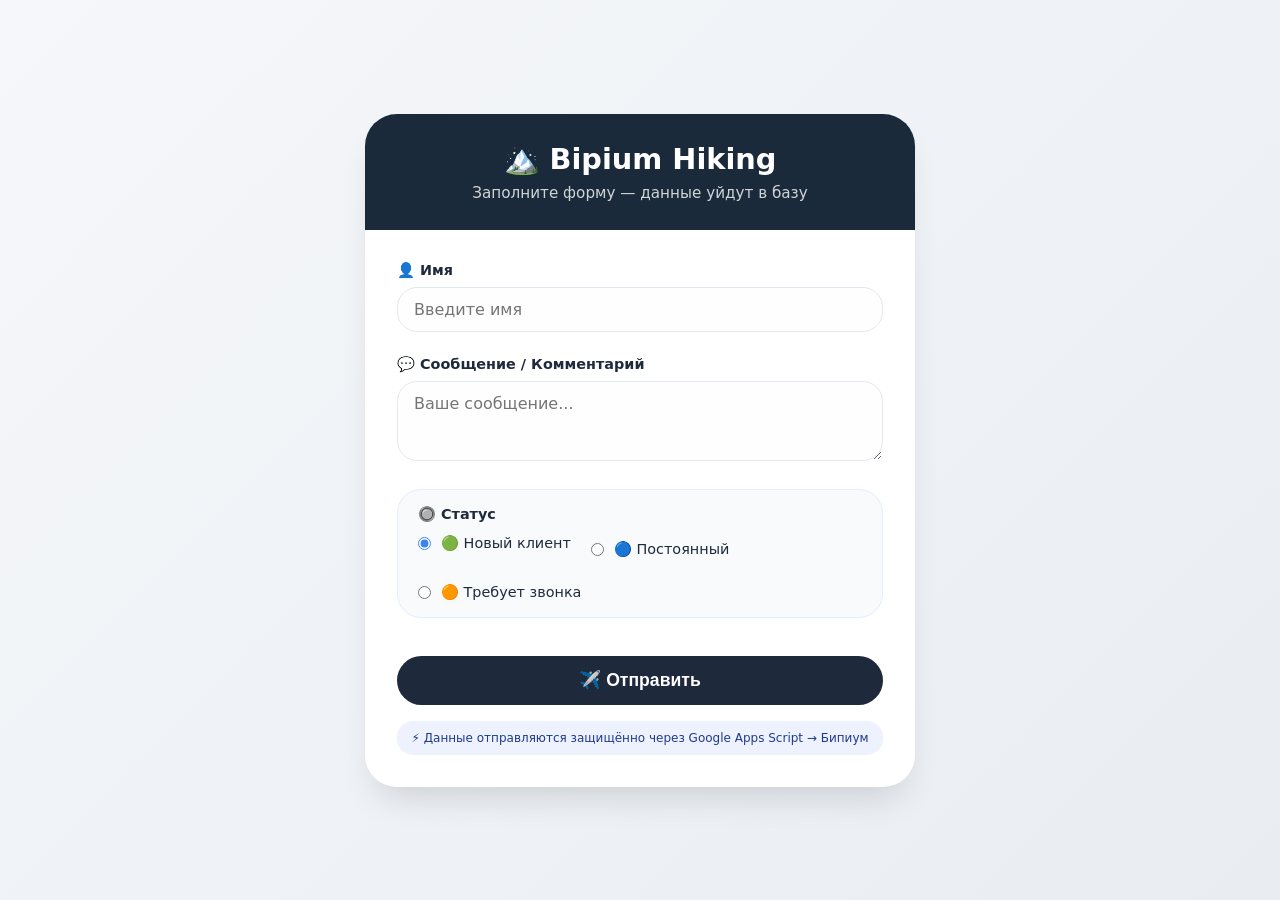
==== index.html @ 708a4815 "Update index.html" ====
<!DOCTYPE html>
<html lang="ru">
<head>
    <meta charset="UTF-8">
    <meta name="viewport" content="width=device-width, initial-scale=1.0, user-scalable=yes">
    <title>Отправка в Бипиум</title>
    <style>
        * {
            margin: 0;
            padding: 0;
            box-sizing: border-box;
        }

        body {
            font-family: system-ui, -apple-system, 'Segoe UI', Roboto, 'Helvetica Neue', sans-serif;
            background: linear-gradient(135deg, #f5f7fa 0%, #e9edf2 100%);
            min-height: 100vh;
            display: flex;
            justify-content: center;
            align-items: center;
            padding: 20px;
        }

        .card {
            max-width: 550px;
            width: 100%;
            background: white;
            border-radius: 32px;
            box-shadow: 0 20px 35px -12px rgba(0, 0, 0, 0.15);
            overflow: hidden;
        }

        .header {
            background: #1a2a3a;
            color: white;
            padding: 28px 32px;
            text-align: center;
        }

        .header h1 {
            font-size: 1.8rem;
            font-weight: 600;
        }

        .header p {
            margin-top: 8px;
            opacity: 0.8;
            font-size: 0.95rem;
        }

        .form-container {
            padding: 32px;
        }

        .field-group {
            margin-bottom: 24px;
        }

        label {
            display: block;
            font-weight: 600;
            margin-bottom: 8px;
            color: #1f2a3e;
            font-size: 0.9rem;
        }

        input, textarea {
            width: 100%;
            padding: 12px 16px;
            font-size: 1rem;
            border: 1.5px solid #e2e8f0;
            border-radius: 20px;
            background: #fefefe;
            transition: all 0.2s;
            font-family: inherit;
        }

        input:focus, textarea:focus {
            outline: none;
            border-color: #3b82f6;
            box-shadow: 0 0 0 3px rgba(59,130,246,0.2);
        }

        textarea {
            resize: vertical;
            min-height: 80px;
        }

        .status-group {
            background: #f8fafc;
            padding: 16px 20px;
            border-radius: 24px;
            margin-bottom: 28px;
            border: 1px solid #e2edff;
        }

        .status-group label:first-child {
            margin-bottom: 12px;
        }

        .status-option {
            display: flex;
            gap: 20px;
            flex-wrap: wrap;
        }

        .status-option label {
            font-weight: normal;
            margin-bottom: 0;
            cursor: pointer;
            display: flex;
            align-items: center;
            gap: 6px;
        }

        input[type="radio"] {
            width: auto;
            margin-right: 4px;
            accent-color: #3b82f6;
        }

        button {
            width: 100%;
            background: #1e293b;
            color: white;
            border: none;
            padding: 14px;
            font-size: 1.1rem;
            font-weight: 600;
            border-radius: 40px;
            cursor: pointer;
            transition: all 0.2s;
            margin-top: 10px;
        }

        button:hover {
            background: #0f172a;
            transform: scale(0.98);
        }

        button:disabled {
            opacity: 0.6;
            cursor: not-allowed;
        }

        .message {
            margin-top: 20px;
            padding: 12px;
            border-radius: 28px;
            text-align: center;
            font-size: 0.9rem;
            font-weight: 500;
        }

        .success {
            background: #dcfce7;
            color: #15803d;
            border-left: 4px solid #22c55e;
        }

        .error {
            background: #fee2e2;
            color: #b91c1c;
            border-left: 4px solid #ef4444;
        }

        .info {
            background: #eef2ff;
            color: #1e3a8a;
            font-size: 0.75rem;
            margin-top: 16px;
            text-align: center;
            padding: 10px;
            border-radius: 16px;
        }
    </style>
</head>
<body>
<div class="card">
    <div class="header">
        <h1>🏔️ Bipium Hiking</h1>
        <p>Заполните форму — данные уйдут в базу</p>
    </div>
    <div class="form-container">
        <div class="field-group">
            <label>👤 Имя</label>
            <input type="text" id="name" placeholder="Введите имя" required>
        </div>

        <div class="field-group">
            <label>💬 Сообщение / Комментарий</label>
            <textarea id="message" placeholder="Ваше сообщение..."></textarea>
        </div>

        <div class="status-group">
            <label>🔘 Статус</label>
            <div class="status-option">
                <label>
                    <input type="radio" name="status" value="Новый клиент" checked> 🟢 Новый клиент
                </label>
                <label>
                    <input type="radio" name="status" value="Постоянный"> 🔵 Постоянный
                </label>
                <label>
                    <input type="radio" name="status" value="Требует звонка"> 🟠 Требует звонка
                </label>
            </div>
        </div>

        <button type="button" id="submitBtn">✈️ Отправить</button>

        <div id="resultMessage" class="message" style="display: none;"></div>
        <div class="info">
            ⚡ Данные отправляются защищённо через Google Apps Script → Бипиум
        </div>
    </div>
</div>

<script>
    // ========== ВАШ URL ОТ GOOGLE APPS SCRIPT ==========
    const WEBHOOK_URL = "https://script.google.com/macros/s/AKfycbwlC_Dw08KQu7wKnl3so8G6E3Zd77MeSOX5ag3xpgWrak3iHxUpZbu8zCmMYoNqhFdm/exec";
    
    const submitBtn = document.getElementById("submitBtn");
    const resultDiv = document.getElementById("resultMessage");
    
    function showMessage(text, type) {
        resultDiv.style.display = "block";
        resultDiv.textContent = text;
        resultDiv.className = `message ${type}`;
        setTimeout(() => {
            resultDiv.style.display = "none";
        }, 5000);
    }
    
    async function sendToWebhook(payload) {
        try {
            const response = await fetch(WEBHOOK_URL, {
                method: "POST",
                mode: "no-cors",  // Важно! Обходит CORS
                headers: {
                    "Content-Type": "application/json",
                },
                body: JSON.stringify(payload),
            });
            
            // При mode: "no-cors" мы не можем прочитать ответ
            // Поэтому просто показываем успех
            showMessage("✅ Отправлено! Данные переданы в систему.", "success");
            return true;
            
        } catch (error) {
            console.error("Ошибка:", error);
            showMessage("⚠️ Ошибка при отправке. Попробуйте ещё раз.", "error");
            return false;
        }
    }
    
    submitBtn.addEventListener("click", async () => {
        const name = document.getElementById("name").value.trim();
        const messageText = document.getElementById("message").value.trim();
        
        let selectedStatus = "";
        const radioStatus = document.querySelectorAll('input[name="status"]');
        for (const radio of radioStatus) {
            if (radio.checked) {
                selectedStatus = radio.value;
                break;
            }
        }
        
        if (!name) {
            showMessage("Пожалуйста, введите имя", "error");
            return;
        }
        
        const payload = {
            timestamp: new Date().toISOString(),
            name: name,
            message: messageText || "(пусто)",
            status: selectedStatus,
        };
        
        const originalText = submitBtn.innerHTML;
        submitBtn.innerHTML = "⏳ Отправка...";
        submitBtn.disabled = true;
        
        await sendToWebhook(payload);
        
        submitBtn.innerHTML = originalText;
        submitBtn.disabled = false;
        
        // Очищаем поля (опционально)
        document.getElementById("name").value = "";
        document.getElementById("message").value = "";
    });
</script>
</body>
</html>
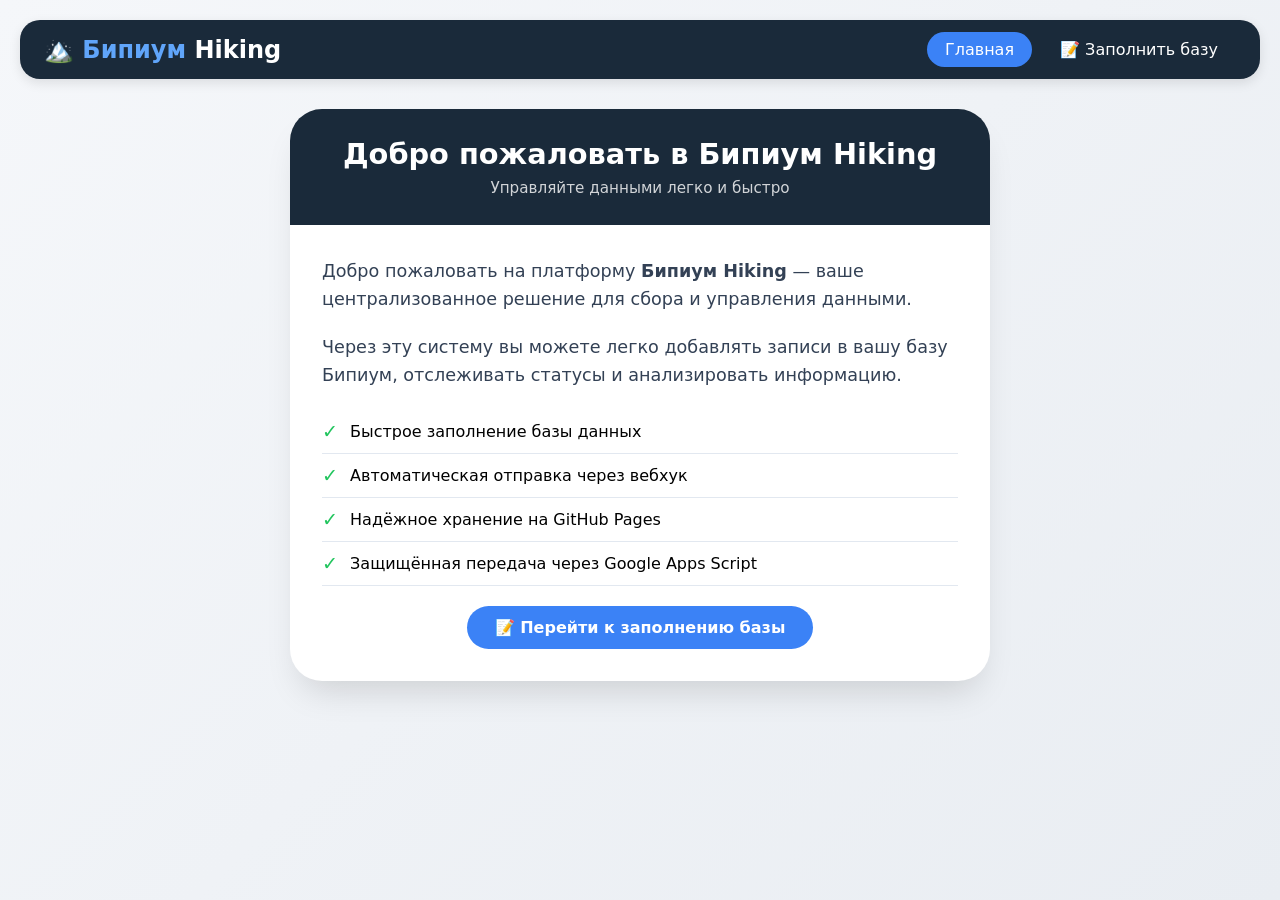
==== commit a7647c1e: "Create index.html" ====
--- a/index.html
+++ b/index.html
@@ -1,298 +1,46 @@
-<!DOCTYPE html>
-<html lang="ru">
-<head>
-    <meta charset="UTF-8">
-    <meta name="viewport" content="width=device-width, initial-scale=1.0, user-scalable=yes">
-    <title>Отправка в Бипиум</title>
-    <style>
-        * {
-            margin: 0;
-            padding: 0;
-            box-sizing: border-box;
-        }
-
-        body {
-            font-family: system-ui, -apple-system, 'Segoe UI', Roboto, 'Helvetica Neue', sans-serif;
-            background: linear-gradient(135deg, #f5f7fa 0%, #e9edf2 100%);
-            min-height: 100vh;
-            display: flex;
-            justify-content: center;
-            align-items: center;
-            padding: 20px;
-        }
-
-        .card {
-            max-width: 550px;
-            width: 100%;
-            background: white;
-            border-radius: 32px;
-            box-shadow: 0 20px 35px -12px rgba(0, 0, 0, 0.15);
-            overflow: hidden;
-        }
-
-        .header {
-            background: #1a2a3a;
-            color: white;
-            padding: 28px 32px;
-            text-align: center;
-        }
-
-        .header h1 {
-            font-size: 1.8rem;
-            font-weight: 600;
-        }
-
-        .header p {
-            margin-top: 8px;
-            opacity: 0.8;
-            font-size: 0.95rem;
-        }
-
-        .form-container {
-            padding: 32px;
-        }
-
-        .field-group {
-            margin-bottom: 24px;
-        }
-
-        label {
-            display: block;
-            font-weight: 600;
-            margin-bottom: 8px;
-            color: #1f2a3e;
-            font-size: 0.9rem;
-        }
-
-        input, textarea {
-            width: 100%;
-            padding: 12px 16px;
-            font-size: 1rem;
-            border: 1.5px solid #e2e8f0;
-            border-radius: 20px;
-            background: #fefefe;
-            transition: all 0.2s;
-            font-family: inherit;
-        }
-
-        input:focus, textarea:focus {
-            outline: none;
-            border-color: #3b82f6;
-            box-shadow: 0 0 0 3px rgba(59,130,246,0.2);
-        }
-
-        textarea {
-            resize: vertical;
-            min-height: 80px;
-        }
-
-        .status-group {
-            background: #f8fafc;
-            padding: 16px 20px;
-            border-radius: 24px;
-            margin-bottom: 28px;
-            border: 1px solid #e2edff;
-        }
-
-        .status-group label:first-child {
-            margin-bottom: 12px;
-        }
-
-        .status-option {
-            display: flex;
-            gap: 20px;
-            flex-wrap: wrap;
-        }
-
-        .status-option label {
-            font-weight: normal;
-            margin-bottom: 0;
-            cursor: pointer;
-            display: flex;
-            align-items: center;
-            gap: 6px;
-        }
-
-        input[type="radio"] {
-            width: auto;
-            margin-right: 4px;
-            accent-color: #3b82f6;
-        }
-
-        button {
-            width: 100%;
-            background: #1e293b;
-            color: white;
-            border: none;
-            padding: 14px;
-            font-size: 1.1rem;
-            font-weight: 600;
-            border-radius: 40px;
-            cursor: pointer;
-            transition: all 0.2s;
-            margin-top: 10px;
-        }
-
-        button:hover {
-            background: #0f172a;
-            transform: scale(0.98);
-        }
-
-        button:disabled {
-            opacity: 0.6;
-            cursor: not-allowed;
-        }
-
-        .message {
-            margin-top: 20px;
-            padding: 12px;
-            border-radius: 28px;
-            text-align: center;
-            font-size: 0.9rem;
-            font-weight: 500;
-        }
-
-        .success {
-            background: #dcfce7;
-            color: #15803d;
-            border-left: 4px solid #22c55e;
-        }
-
-        .error {
-            background: #fee2e2;
-            color: #b91c1c;
-            border-left: 4px solid #ef4444;
-        }
-
-        .info {
-            background: #eef2ff;
-            color: #1e3a8a;
-            font-size: 0.75rem;
-            margin-top: 16px;
-            text-align: center;
-            padding: 10px;
-            border-radius: 16px;
-        }
-    </style>
-</head>
-<body>
-<div class="card">
-    <div class="header">
-        <h1>🏔️ Bipium Hiking</h1>
-        <p>Заполните форму — данные уйдут в базу</p>
-    </div>
-    <div class="form-container">
-        <div class="field-group">
-            <label>👤 Имя</label>
-            <input type="text" id="name" placeholder="Введите имя" required>
-        </div>
-
-        <div class="field-group">
-            <label>💬 Сообщение / Комментарий</label>
-            <textarea id="message" placeholder="Ваше сообщение..."></textarea>
-        </div>
-
-        <div class="status-group">
-            <label>🔘 Статус</label>
-            <div class="status-option">
-                <label>
-                    <input type="radio" name="status" value="Новый клиент" checked> 🟢 Новый клиент
-                </label>
-                <label>
-                    <input type="radio" name="status" value="Постоянный"> 🔵 Постоянный
-                </label>
-                <label>
-                    <input type="radio" name="status" value="Требует звонка"> 🟠 Требует звонка
-                </label>
-            </div>
-        </div>
-
-        <button type="button" id="submitBtn">✈️ Отправить</button>
-
-        <div id="resultMessage" class="message" style="display: none;"></div>
-        <div class="info">
-            ⚡ Данные отправляются защищённо через Google Apps Script → Бипиум
-        </div>
-    </div>
-</div>
-
-<script>
-    // ========== ВАШ URL ОТ GOOGLE APPS SCRIPT ==========
-    const WEBHOOK_URL = "https://script.google.com/macros/s/AKfycbwlC_Dw08KQu7wKnl3so8G6E3Zd77MeSOX5ag3xpgWrak3iHxUpZbu8zCmMYoNqhFdm/exec";
-    
-    const submitBtn = document.getElementById("submitBtn");
-    const resultDiv = document.getElementById("resultMessage");
-    
-    function showMessage(text, type) {
-        resultDiv.style.display = "block";
-        resultDiv.textContent = text;
-        resultDiv.className = `message ${type}`;
-        setTimeout(() => {
-            resultDiv.style.display = "none";
-        }, 5000);
-    }
-    
-    async function sendToWebhook(payload) {
-        try {
-            const response = await fetch(WEBHOOK_URL, {
-                method: "POST",
-                mode: "no-cors",  // Важно! Обходит CORS
-                headers: {
-                    "Content-Type": "application/json",
-                },
-                body: JSON.stringify(payload),
-            });
-            
-            // При mode: "no-cors" мы не можем прочитать ответ
-            // Поэтому просто показываем успех
-            showMessage("✅ Отправлено! Данные переданы в систему.", "success");
-            return true;
-            
-        } catch (error) {
-            console.error("Ошибка:", error);
-            showMessage("⚠️ Ошибка при отправке. Попробуйте ещё раз.", "error");
-            return false;
-        }
-    }
-    
-    submitBtn.addEventListener("click", async () => {
-        const name = document.getElementById("name").value.trim();
-        const messageText = document.getElementById("message").value.trim();
-        
-        let selectedStatus = "";
-        const radioStatus = document.querySelectorAll('input[name="status"]');
-        for (const radio of radioStatus) {
-            if (radio.checked) {
-                selectedStatus = radio.value;
-                break;
-            }
-        }
-        
-        if (!name) {
-            showMessage("Пожалуйста, введите имя", "error");
-            return;
-        }
-        
-        const payload = {
-            timestamp: new Date().toISOString(),
-            name: name,
-            message: messageText || "(пусто)",
-            status: selectedStatus,
-        };
-        
-        const originalText = submitBtn.innerHTML;
-        submitBtn.innerHTML = "⏳ Отправка...";
-        submitBtn.disabled = true;
-        
-        await sendToWebhook(payload);
-        
-        submitBtn.innerHTML = originalText;
-        submitBtn.disabled = false;
-        
-        // Очищаем поля (опционально)
-        document.getElementById("name").value = "";
-        document.getElementById("message").value = "";
-    });
-</script>
-</body>
-</html>
+<!DOCTYPE html>
+<html lang="ru">
+<head>
+    <meta charset="UTF-8">
+    <meta name="viewport" content="width=device-width, initial-scale=1.0, user-scalable=yes">
+    <title>Бипиум Hiking — Главная</title>
+    <link rel="stylesheet" href="style.css">
+</head>
+<body>
+
+    <div class="header-nav">
+        <a href="index.html" class="logo">🏔️ <span>Бипиум</span> Hiking</a>
+        <div class="nav-links">
+            <a href="index.html" class="active">Главная</a>
+            <a href="bipium_hiking.html">📝 Заполнить базу</a>
+        </div>
+    </div>
+
+    <div class="container">
+        <div class="page-header">
+            <h1>Добро пожаловать в Бипиум Hiking</h1>
+            <p>Управляйте данными легко и быстро</p>
+        </div>
+        <div class="content">
+            <p class="welcome-text">
+                Добро пожаловать на платформу <strong>Бипиум Hiking</strong> — ваше централизованное решение для сбора и управления данными.
+            </p>
+            <p class="welcome-text">
+                Через эту систему вы можете легко добавлять записи в вашу базу Бипиум, отслеживать статусы и анализировать информацию.
+            </p>
+            
+            <ul class="feature-list">
+                <li>Быстрое заполнение базы данных</li>
+                <li>Автоматическая отправка через вебхук</li>
+                <li>Надёжное хранение на GitHub Pages</li>
+                <li>Защищённая передача через Google Apps Script</li>
+            </ul>
+            
+            <div style="text-align: center;">
+                <a href="bipium_hiking.html" class="button-link">📝 Перейти к заполнению базы</a>
+            </div>
+        </div>
+    </div>
+
+</body>
+</html>
--- a/style.css
+++ b/style.css
@@ -0,0 +1,281 @@
+/* style.css - общие стили для всего сайта */
+
+* {
+    margin: 0;
+    padding: 0;
+    box-sizing: border-box;
+}
+
+body {
+    font-family: system-ui, -apple-system, 'Segoe UI', Roboto, 'Helvetica Neue', sans-serif;
+    background: linear-gradient(135deg, #f5f7fa 0%, #e9edf2 100%);
+    min-height: 100vh;
+    padding: 20px;
+}
+
+/* Шапка с навигацией */
+.header-nav {
+    background: #1a2a3a;
+    border-radius: 20px;
+    padding: 12px 24px;
+    margin-bottom: 30px;
+    display: flex;
+    justify-content: space-between;
+    align-items: center;
+    flex-wrap: wrap;
+    gap: 15px;
+    box-shadow: 0 4px 12px rgba(0,0,0,0.1);
+}
+
+.logo {
+    color: white;
+    font-size: 1.5rem;
+    font-weight: bold;
+    text-decoration: none;
+}
+
+.logo span {
+    color: #60a5fa;
+}
+
+.nav-links {
+    display: flex;
+    gap: 10px;
+    flex-wrap: wrap;
+}
+
+.nav-links a {
+    color: white;
+    text-decoration: none;
+    padding: 8px 18px;
+    border-radius: 30px;
+    transition: all 0.2s;
+    font-weight: 500;
+}
+
+.nav-links a:hover {
+    background: #2d4a6e;
+    transform: translateY(-2px);
+}
+
+.nav-links a.active {
+    background: #3b82f6;
+}
+
+/* Контейнер для контента */
+.container {
+    max-width: 700px;
+    margin: 0 auto;
+    background: white;
+    border-radius: 32px;
+    box-shadow: 0 20px 35px -12px rgba(0, 0, 0, 0.15);
+    overflow: hidden;
+}
+
+/* Заголовок страницы */
+.page-header {
+    background: #1a2a3a;
+    color: white;
+    padding: 28px 32px;
+    text-align: center;
+}
+
+.page-header h1 {
+    font-size: 1.8rem;
+    font-weight: 600;
+}
+
+.page-header p {
+    margin-top: 8px;
+    opacity: 0.8;
+    font-size: 0.95rem;
+}
+
+/* Контентная часть */
+.content {
+    padding: 32px;
+}
+
+/* Стили для формы */
+.field-group {
+    margin-bottom: 24px;
+}
+
+label {
+    display: block;
+    font-weight: 600;
+    margin-bottom: 8px;
+    color: #1f2a3e;
+    font-size: 0.9rem;
+}
+
+input, textarea {
+    width: 100%;
+    padding: 12px 16px;
+    font-size: 1rem;
+    border: 1.5px solid #e2e8f0;
+    border-radius: 20px;
+    background: #fefefe;
+    transition: all 0.2s;
+    font-family: inherit;
+}
+
+input:focus, textarea:focus {
+    outline: none;
+    border-color: #3b82f6;
+    box-shadow: 0 0 0 3px rgba(59,130,246,0.2);
+}
+
+textarea {
+    resize: vertical;
+    min-height: 80px;
+}
+
+.status-group {
+    background: #f8fafc;
+    padding: 16px 20px;
+    border-radius: 24px;
+    margin-bottom: 28px;
+    border: 1px solid #e2edff;
+}
+
+.status-group label:first-child {
+    margin-bottom: 12px;
+}
+
+.status-option {
+    display: flex;
+    gap: 20px;
+    flex-wrap: wrap;
+}
+
+.status-option label {
+    font-weight: normal;
+    margin-bottom: 0;
+    cursor: pointer;
+    display: flex;
+    align-items: center;
+    gap: 6px;
+}
+
+input[type="radio"] {
+    width: auto;
+    margin-right: 4px;
+    accent-color: #3b82f6;
+}
+
+button {
+    width: 100%;
+    background: #1e293b;
+    color: white;
+    border: none;
+    padding: 14px;
+    font-size: 1.1rem;
+    font-weight: 600;
+    border-radius: 40px;
+    cursor: pointer;
+    transition: all 0.2s;
+    margin-top: 10px;
+}
+
+button:hover {
+    background: #0f172a;
+    transform: scale(0.98);
+}
+
+button:disabled {
+    opacity: 0.6;
+    cursor: not-allowed;
+}
+
+.message {
+    margin-top: 20px;
+    padding: 12px;
+    border-radius: 28px;
+    text-align: center;
+    font-size: 0.9rem;
+    font-weight: 500;
+}
+
+.success {
+    background: #dcfce7;
+    color: #15803d;
+    border-left: 4px solid #22c55e;
+}
+
+.error {
+    background: #fee2e2;
+    color: #b91c1c;
+    border-left: 4px solid #ef4444;
+}
+
+.info {
+    background: #eef2ff;
+    color: #1e3a8a;
+    font-size: 0.75rem;
+    margin-top: 16px;
+    text-align: center;
+    padding: 10px;
+    border-radius: 16px;
+}
+
+/* Стили для главной страницы */
+.welcome-text {
+    font-size: 1.1rem;
+    line-height: 1.6;
+    color: #334155;
+    margin-bottom: 20px;
+}
+
+.feature-list {
+    list-style: none;
+    margin-top: 20px;
+}
+
+.feature-list li {
+    padding: 10px 0;
+    border-bottom: 1px solid #e2e8f0;
+    display: flex;
+    align-items: center;
+    gap: 12px;
+}
+
+.feature-list li:before {
+    content: "✓";
+    color: #22c55e;
+    font-weight: bold;
+    font-size: 1.2rem;
+}
+
+.button-link {
+    display: inline-block;
+    background: #3b82f6;
+    color: white;
+    text-decoration: none;
+    padding: 12px 28px;
+    border-radius: 40px;
+    font-weight: 600;
+    margin-top: 20px;
+    transition: all 0.2s;
+}
+
+.button-link:hover {
+    background: #2563eb;
+    transform: translateY(-2px);
+}
+
+/* Адаптивность */
+@media (max-width: 600px) {
+    .header-nav {
+        flex-direction: column;
+        text-align: center;
+    }
+    
+    .content {
+        padding: 24px;
+    }
+    
+    .page-header h1 {
+        font-size: 1.5rem;
+    }
+}
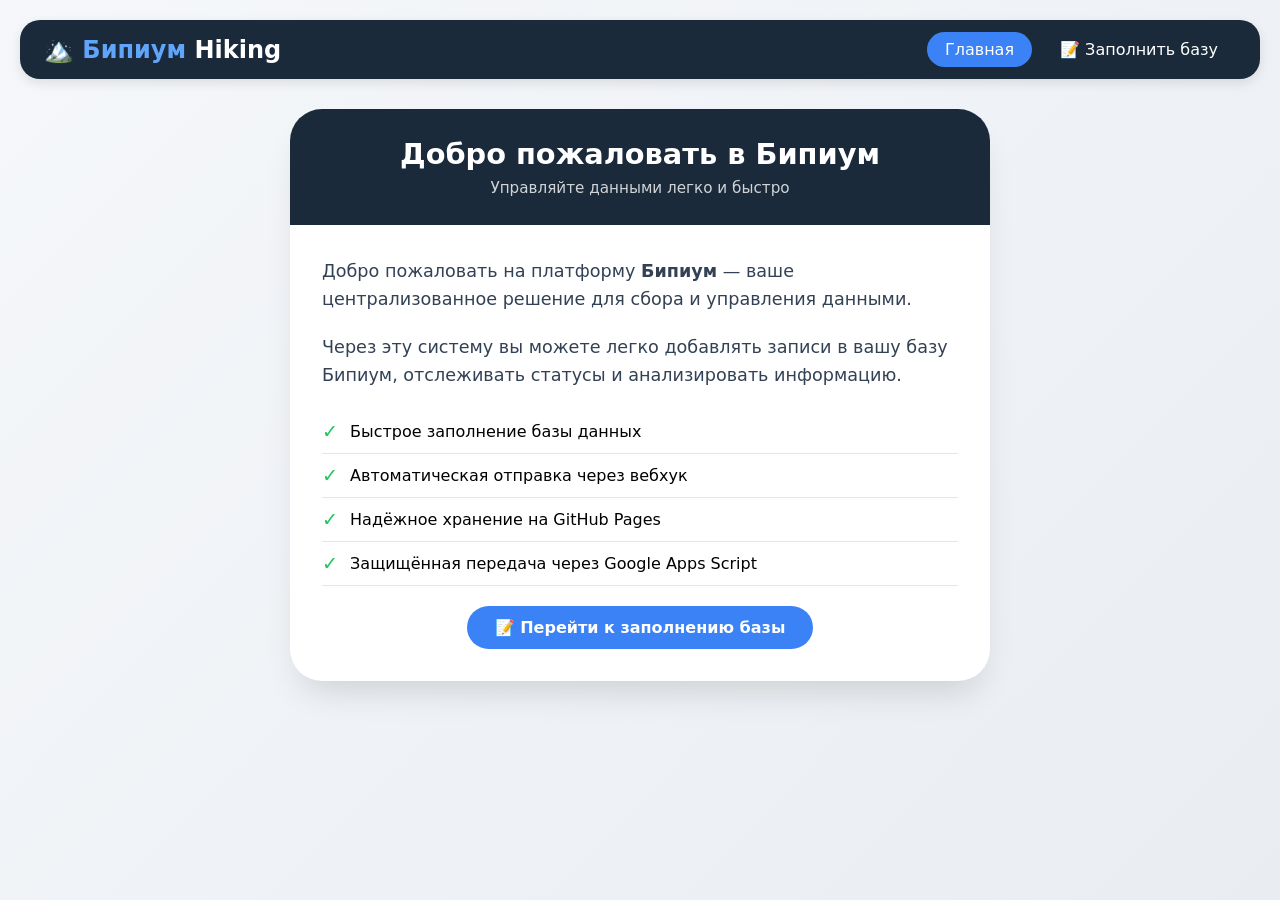
==== commit aa465a0a: "Update index.html" ====
--- a/index.html
+++ b/index.html
@@ -1,9 +1,9 @@
-<!DOCTYPE html>
+<!DOCTYPE html> 
 <html lang="ru">
 <head>
     <meta charset="UTF-8">
     <meta name="viewport" content="width=device-width, initial-scale=1.0, user-scalable=yes">
-    <title>Бипиум Hiking — Главная</title>
+    <title>Бипиум — Главная</title>
     <link rel="stylesheet" href="style.css">
 </head>
 <body>
@@ -18,12 +18,12 @@
 
     <div class="container">
         <div class="page-header">
-            <h1>Добро пожаловать в Бипиум Hiking</h1>
+            <h1>Добро пожаловать в Бипиум</h1>
             <p>Управляйте данными легко и быстро</p>
         </div>
         <div class="content">
             <p class="welcome-text">
-                Добро пожаловать на платформу <strong>Бипиум Hiking</strong> — ваше централизованное решение для сбора и управления данными.
+                Добро пожаловать на платформу <strong>Бипиум</strong> — ваше централизованное решение для сбора и управления данными.
             </p>
             <p class="welcome-text">
                 Через эту систему вы можете легко добавлять записи в вашу базу Бипиум, отслеживать статусы и анализировать информацию.
--- a/style.css
+++ b/style.css
@@ -1,4 +1,4 @@
-/* style.css - общие стили для всего сайта */
+/* style.css - общие стили для всего сайта */ 
 
 * {
     margin: 0;
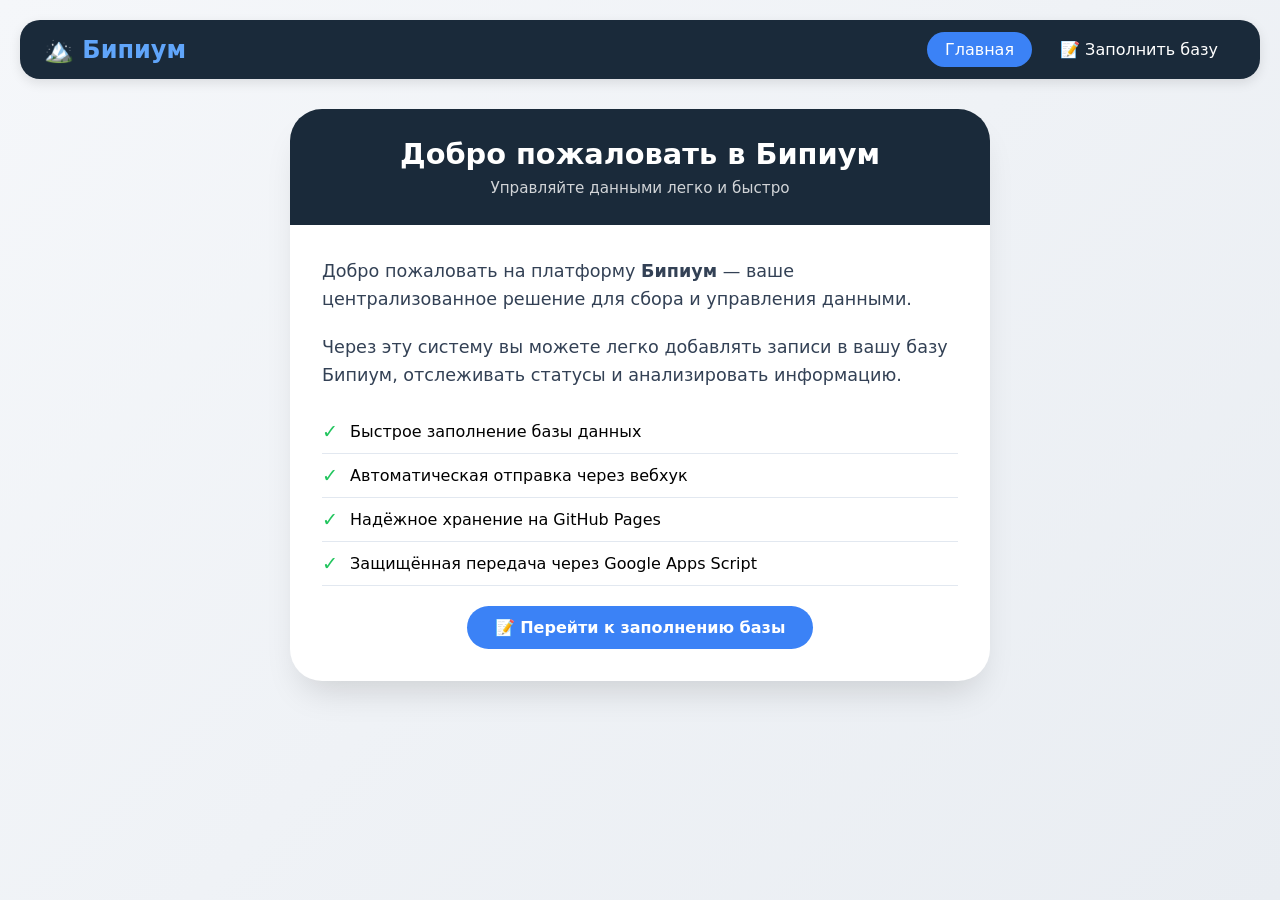
==== commit c2e6c10e: "Update index.html" ====
--- a/index.html
+++ b/index.html
@@ -9,7 +9,7 @@
 <body>
 
     <div class="header-nav">
-        <a href="index.html" class="logo">🏔️ <span>Бипиум</span> Hiking</a>
+        <a href="index.html" class="logo">🏔️ <span>Бипиум</span></a>
         <div class="nav-links">
             <a href="index.html" class="active">Главная</a>
             <a href="bipium_hiking.html">📝 Заполнить базу</a>
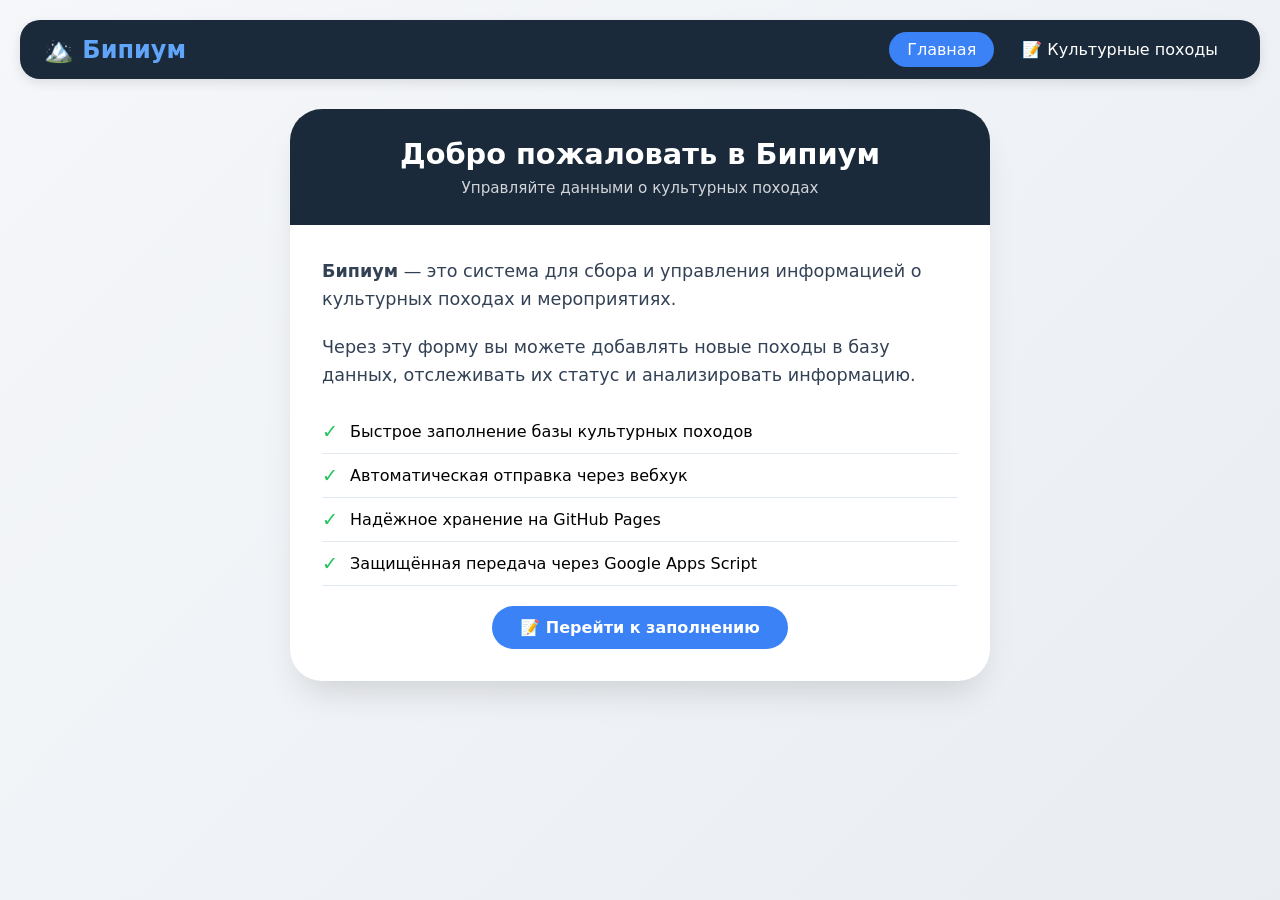
==== commit 606efa51: "Update index.html" ====
--- a/index.html
+++ b/index.html
@@ -1,4 +1,4 @@
-<!DOCTYPE html> 
+<!DOCTYPE html>
 <html lang="ru">
 <head>
     <meta charset="UTF-8">
@@ -12,32 +12,32 @@
         <a href="index.html" class="logo">🏔️ <span>Бипиум</span></a>
         <div class="nav-links">
             <a href="index.html" class="active">Главная</a>
-            <a href="bipium_hiking.html">📝 Заполнить базу</a>
+            <a href="bipium_hiking.html">📝 Культурные походы</a>
         </div>
     </div>
 
     <div class="container">
         <div class="page-header">
             <h1>Добро пожаловать в Бипиум</h1>
-            <p>Управляйте данными легко и быстро</p>
+            <p>Управляйте данными о культурных походах</p>
         </div>
         <div class="content">
             <p class="welcome-text">
-                Добро пожаловать на платформу <strong>Бипиум</strong> — ваше централизованное решение для сбора и управления данными.
+                <strong>Бипиум</strong> — это система для сбора и управления информацией о культурных походах и мероприятиях.
             </p>
             <p class="welcome-text">
-                Через эту систему вы можете легко добавлять записи в вашу базу Бипиум, отслеживать статусы и анализировать информацию.
+                Через эту форму вы можете добавлять новые походы в базу данных, отслеживать их статус и анализировать информацию.
             </p>
             
             <ul class="feature-list">
-                <li>Быстрое заполнение базы данных</li>
+                <li>Быстрое заполнение базы культурных походов</li>
                 <li>Автоматическая отправка через вебхук</li>
                 <li>Надёжное хранение на GitHub Pages</li>
                 <li>Защищённая передача через Google Apps Script</li>
             </ul>
             
             <div style="text-align: center;">
-                <a href="bipium_hiking.html" class="button-link">📝 Перейти к заполнению базы</a>
+                <a href="bipium_hiking.html" class="button-link">📝 Перейти к заполнению</a>
             </div>
         </div>
     </div>
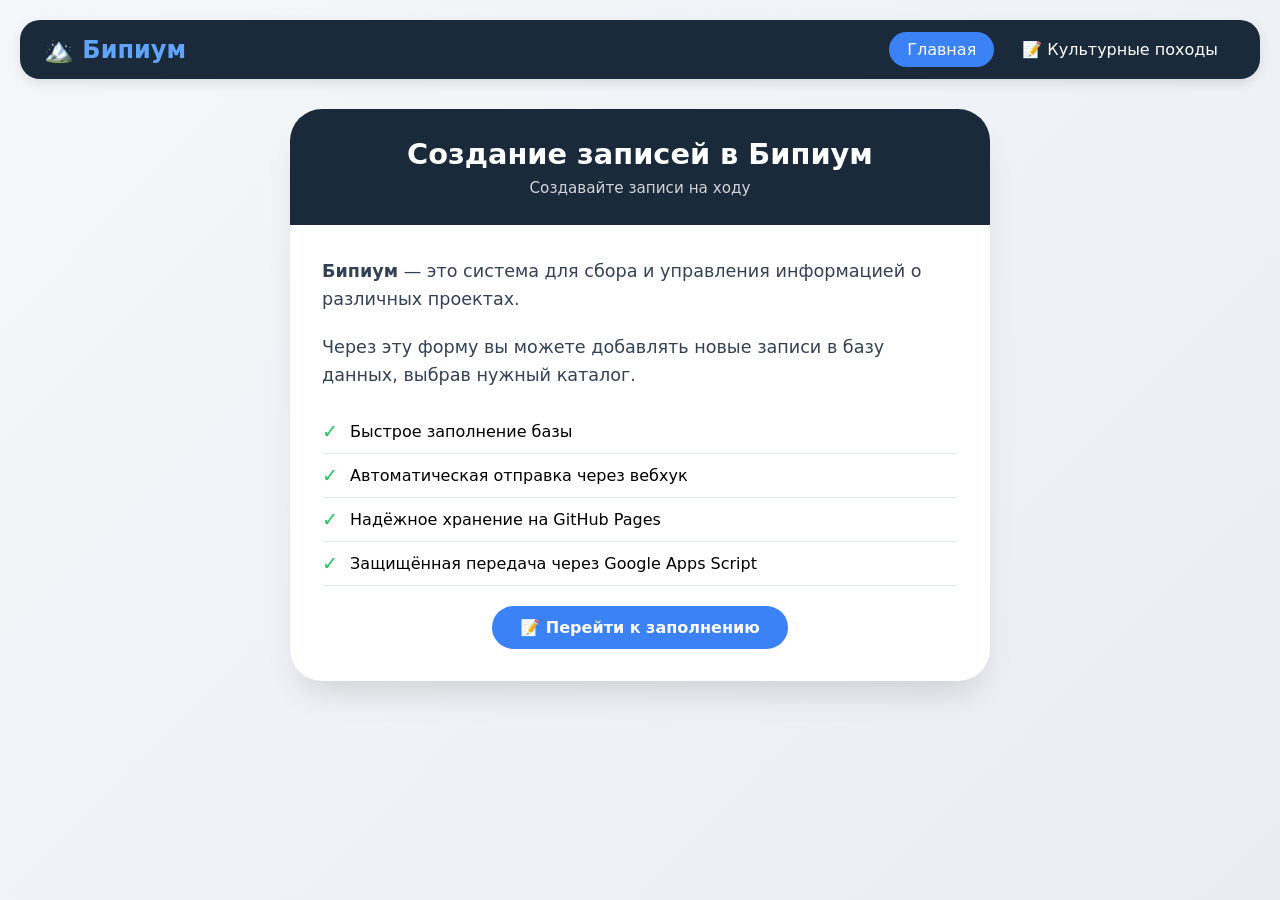
==== commit 835cc182: "Update index.html" ====
--- a/index.html
+++ b/index.html
@@ -18,19 +18,19 @@
 
     <div class="container">
         <div class="page-header">
-            <h1>Добро пожаловать в Бипиум</h1>
-            <p>Управляйте данными о культурных походах</p>
+            <h1>Создание записей в Бипиум</h1>
+            <p>Создавайте записи на ходу</p>
         </div>
         <div class="content">
             <p class="welcome-text">
-                <strong>Бипиум</strong> — это система для сбора и управления информацией о культурных походах и мероприятиях.
+                <strong>Бипиум</strong> — это система для сбора и управления информацией о различных проектах.
             </p>
             <p class="welcome-text">
-                Через эту форму вы можете добавлять новые походы в базу данных, отслеживать их статус и анализировать информацию.
+                Через эту форму вы можете добавлять новые записи в базу данных, выбрав нужный каталог.
             </p>
             
             <ul class="feature-list">
-                <li>Быстрое заполнение базы культурных походов</li>
+                <li>Быстрое заполнение базы</li>
                 <li>Автоматическая отправка через вебхук</li>
                 <li>Надёжное хранение на GitHub Pages</li>
                 <li>Защищённая передача через Google Apps Script</li>
--- a/style.css
+++ b/style.css
@@ -131,31 +131,61 @@
     min-height: 80px;
 }
 
+/* Улучшенные стили для статусов */
 .status-group {
     background: #f8fafc;
-    padding: 16px 20px;
+    padding: 20px 24px;
     border-radius: 24px;
     margin-bottom: 28px;
     border: 1px solid #e2edff;
 }
 
-.status-group label:first-child {
-    margin-bottom: 12px;
+.status-group > label {
+    margin-bottom: 16px;
+    font-weight: 600;
+    font-size: 0.95rem;
+    color: #1e293b;
+    display: block;
 }
 
 .status-option {
     display: flex;
-    gap: 20px;
+    gap: 32px;
     flex-wrap: wrap;
+    justify-content: center;
 }
 
 .status-option label {
-    font-weight: normal;
-    margin-bottom: 0;
+    display: inline-flex;
+    align-items: center;
+    gap: 10px;
+    background: white;
+    padding: 10px 24px;
+    border-radius: 50px;
+    border: 1.5px solid #e2e8f0;
+    font-weight: 500;
     cursor: pointer;
-    display: flex;
-    align-items: center;
-    gap: 6px;
+    transition: all 0.2s ease;
+    margin: 0;
+}
+
+.status-option label:hover {
+    border-color: #3b82f6;
+    background: #f1f5f9;
+}
+
+.status-option input[type="radio"] {
+    width: 18px;
+    height: 18px;
+    margin: 0;
+    accent-color: #3b82f6;
+    cursor: pointer;
+}
+
+.status-option label:has(input:checked) {
+    border-color: #3b82f6;
+    background: #eef2ff;
+    box-shadow: 0 2px 6px rgba(59, 130, 246, 0.2);
 }
 
 input[type="radio"] {
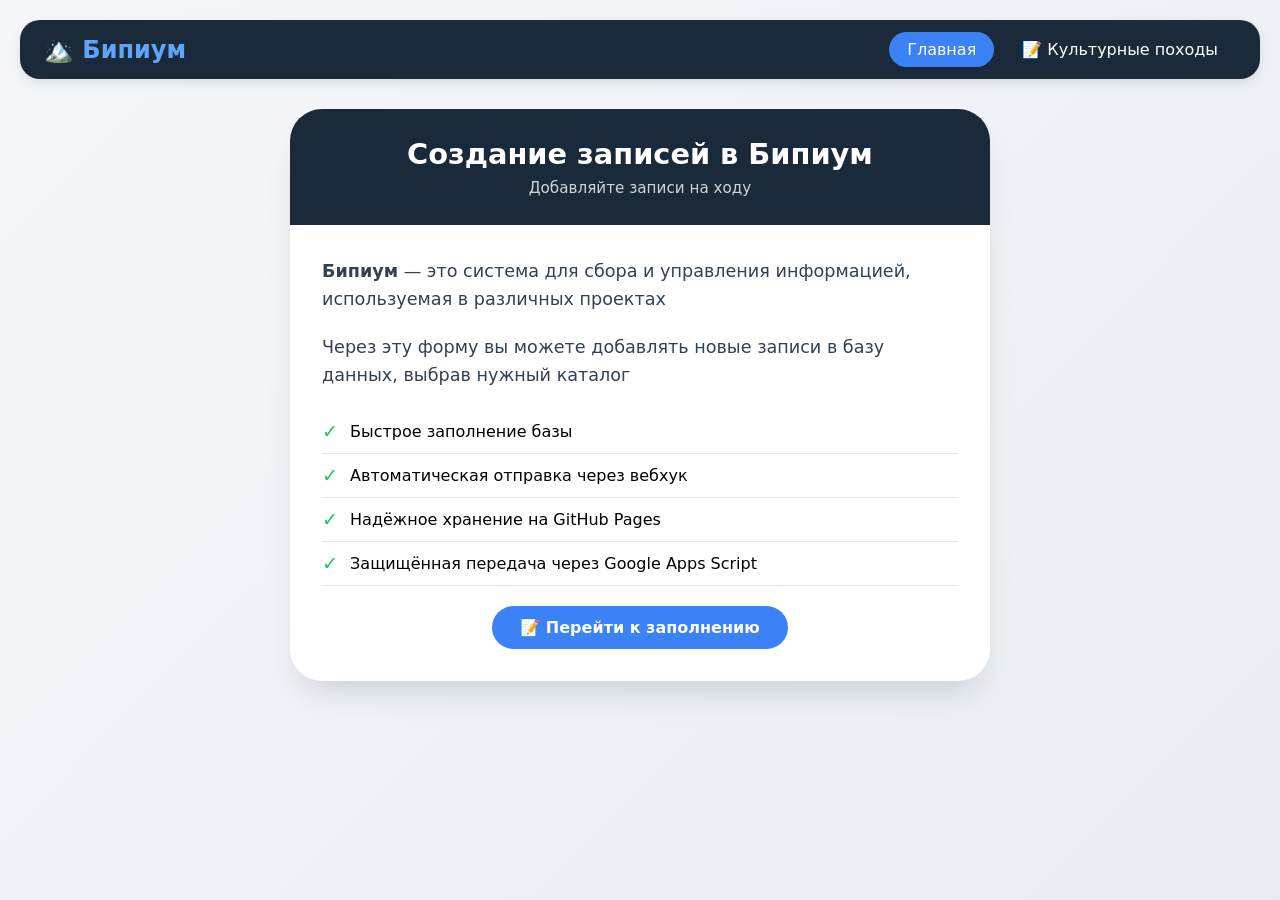
==== commit 15d95120: "Update index.html" ====
--- a/index.html
+++ b/index.html
@@ -19,14 +19,14 @@
     <div class="container">
         <div class="page-header">
             <h1>Создание записей в Бипиум</h1>
-            <p>Создавайте записи на ходу</p>
+            <p>Добавляйте записи на ходу</p>
         </div>
         <div class="content">
             <p class="welcome-text">
-                <strong>Бипиум</strong> — это система для сбора и управления информацией о различных проектах.
+                <strong>Бипиум</strong> — это система для сбора и управления информацией, используемая в различных проектах
             </p>
             <p class="welcome-text">
-                Через эту форму вы можете добавлять новые записи в базу данных, выбрав нужный каталог.
+                Через эту форму вы можете добавлять новые записи в базу данных, выбрав нужный каталог
             </p>
             
             <ul class="feature-list">
